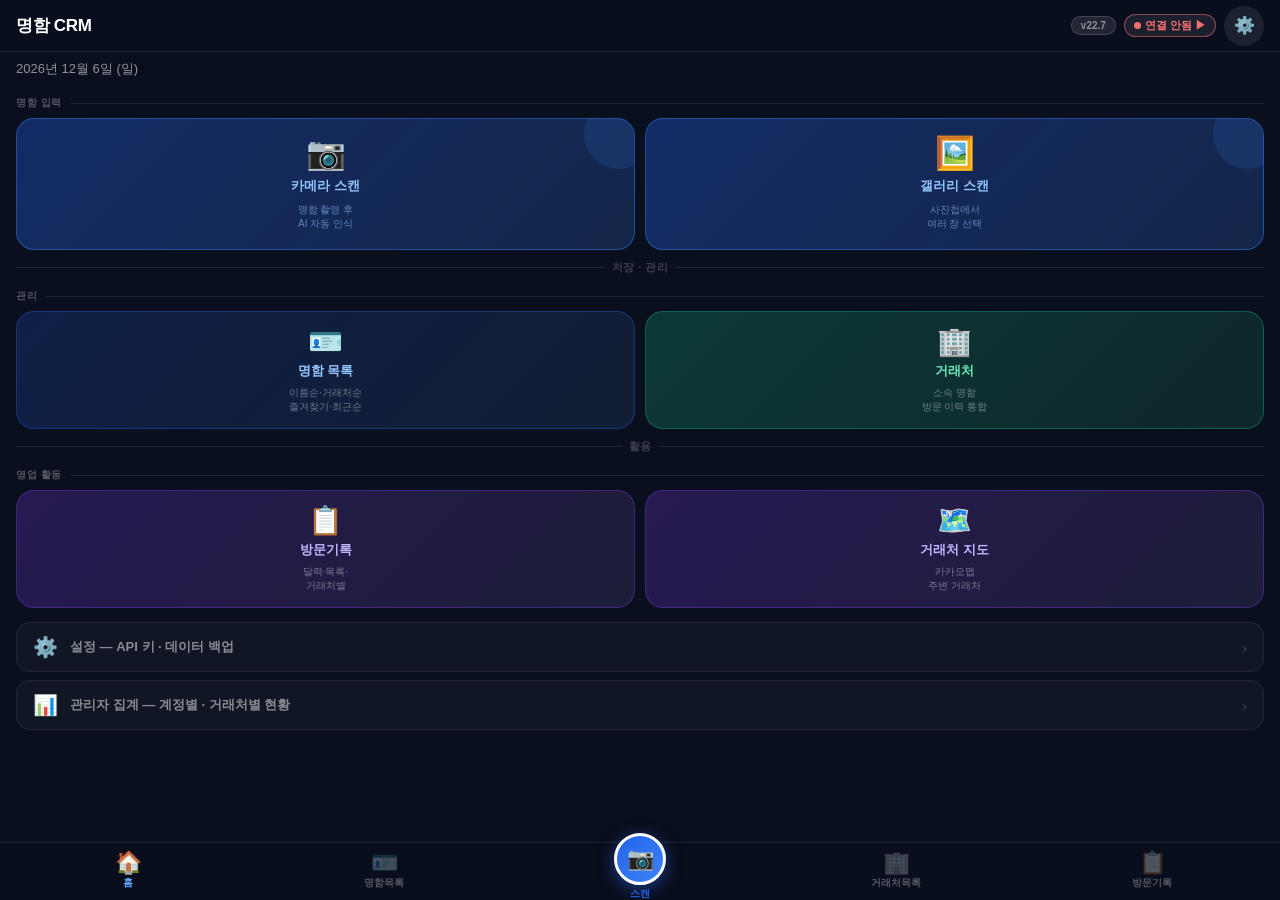
==== index.html @ 73d780ea "v22.7 fix3 - IDB 직렬 저장/읽기 + 실패시 폴백 강화" ====
<!DOCTYPE html>
<html lang="ko">
<head>
<meta charset="UTF-8">
<meta name="viewport" content="width=device-width,initial-scale=1,maximum-scale=1,user-scalable=no">
<title>명함 CRM</title>
<link rel="stylesheet" href="shared.css?v=184">
<style>
/* ── 다크 홈 레이아웃 ── */
.hw-page{position:fixed;inset:0;display:flex;flex-direction:column;background:#0a0f1e;}

/* 헤더 */
.hw-hdr{height:var(--hdr-h);flex-shrink:0;background:rgba(10,15,30,.95);border-bottom:1px solid rgba(255,255,255,.08);display:flex;align-items:center;padding:0 16px;gap:8px;backdrop-filter:blur(12px);}
.hw-hdr-t{font-size:17px;font-weight:800;flex:1;color:#fff;letter-spacing:-.3px;}
.hw-hdr-ic{width:40px;height:40px;border-radius:50%;background:rgba(255,255,255,.08);display:flex;align-items:center;justify-content:center;font-size:17px;cursor:pointer;}

/* 스크롤 영역 */
.hw-scroll{flex:1;overflow-y:auto;-webkit-overflow-scrolling:touch;}

/* 히어로 섹션 */
.hw-hero{padding:18px 16px 14px;position:relative;}
.hw-hero-top{display:flex;align-items:center;justify-content:space-between;margin-bottom:14px;}
.hw-logo{font-size:10px;font-weight:700;color:rgba(255,255,255,.4);letter-spacing:.8px;}
.hw-ver{font-size:10px;font-weight:700;background:rgba(255,255,255,.1);border:1px solid rgba(255,255,255,.15);padding:3px 9px;border-radius:20px;color:rgba(255,255,255,.5);}
.hw-date{font-size:13px;color:rgba(255,255,255,.55);margin-bottom:14px;}

/* 통계 카드 */
.hw-stats{display:grid;grid-template-columns:repeat(3,1fr);gap:6px;}
.hw-stats-lbl{font-size:10px;font-weight:700;color:rgba(255,255,255,.3);letter-spacing:.5px;padding:6px 0 2px;}
.hw-stat{background:rgba(255,255,255,.05);border:1px solid rgba(255,255,255,.1);border-radius:14px;padding:12px 10px;text-align:center;position:relative;overflow:hidden;}
.hw-stat::before{content:'';position:absolute;top:0;left:0;right:0;height:2px;}
.hw-stat.s-card::before{background:linear-gradient(90deg,#3b82f6,#60a5fa);}
.hw-stat.s-co::before{background:linear-gradient(90deg,#10b981,#34d399);}
.hw-stat.s-visit::before{background:linear-gradient(90deg,#f59e0b,#fbbf24);}
.hw-stat-n{font-size:24px;font-weight:800;color:#fff;line-height:1;}
.hw-stat-l{font-size:10px;font-weight:600;color:rgba(255,255,255,.4);margin-top:4px;letter-spacing:.3px;}

/* 오늘 방문 예정 */
.hw-today-wrap{margin:0 16px 4px;}
.hw-today-item{background:rgba(220,38,38,.15);border:1px solid rgba(220,38,38,.4);border-radius:12px;padding:12px 14px;display:flex;align-items:center;gap:10px;cursor:pointer;margin-bottom:6px;}
.hw-today-ic{font-size:18px;}
.hw-today-nm{font-size:14px;font-weight:700;color:#fca5a5;}
.hw-today-sub{font-size:11px;color:rgba(252,165,165,.7);margin-top:1px;}

/* 구조도 영역 */
.hw-map{padding:0 16px 16px;}

/* 구분 레이블 */
.hw-lbl{font-size:10px;font-weight:700;color:rgba(255,255,255,.3);letter-spacing:.6px;margin:14px 0 8px;display:flex;align-items:center;gap:8px;}
.hw-lbl::after{content:'';flex:1;height:1px;background:rgba(255,255,255,.08);}

/* 노드 공통 */
.hw-node{background:rgba(255,255,255,.04);border:1px solid rgba(255,255,255,.1);border-radius:18px;cursor:pointer;transition:all .15s;touch-action:manipulation;position:relative;overflow:hidden;}
.hw-node:active{transform:scale(.97);background:rgba(255,255,255,.08);}
.hw-node::after{content:'';position:absolute;inset:0;border-radius:18px;opacity:0;background:rgba(255,255,255,.06);transition:opacity .15s;}

/* 스캔 — 가로 2열 */
.hw-scan-row{display:grid;grid-template-columns:1fr 1fr;gap:10px;margin-bottom:10px;}
.hw-scan-node{background:linear-gradient(135deg,rgba(37,99,235,.35),rgba(59,130,246,.2));border:1px solid rgba(59,130,246,.45);border-radius:18px;padding:18px 14px;display:flex;flex-direction:column;align-items:center;gap:8px;cursor:pointer;touch-action:manipulation;transition:all .15s;position:relative;overflow:hidden;}
.hw-scan-node:active{transform:scale(.96);}
.hw-scan-node::before{content:'';position:absolute;top:-20px;right:-20px;width:70px;height:70px;background:rgba(59,130,246,.15);border-radius:50%;}
.hw-scan-ic{font-size:32px;line-height:1;}
.hw-scan-t{font-size:13px;font-weight:700;color:#93c5fd;}
.hw-scan-s{font-size:10px;color:rgba(147,197,253,.6);text-align:center;line-height:1.4;}

/* 흐름 화살표 */
.hw-arrow{text-align:center;font-size:11px;font-weight:700;color:rgba(255,255,255,.2);letter-spacing:.5px;margin:4px 0;display:flex;align-items:center;justify-content:center;gap:6px;}
.hw-arrow::before,.hw-arrow::after{content:'';flex:1;height:1px;background:rgba(255,255,255,.08);}

/* 2열 그리드 노드 */
.hw-grid2{display:grid;grid-template-columns:1fr 1fr;gap:10px;margin-bottom:10px;}
.hw-tile{padding:16px 14px 14px;display:flex;flex-direction:column;align-items:center;gap:6px;text-align:center;}
.hw-tile-ic{font-size:28px;line-height:1;}
.hw-tile-t{font-size:13px;font-weight:700;color:#fff;}
.hw-tile-s{font-size:10px;color:rgba(255,255,255,.4);line-height:1.4;}
.hw-tile-badge{position:absolute;top:12px;right:12px;font-size:11px;font-weight:700;padding:2px 8px;border-radius:10px;}

/* 색상 변형 */
.hw-tile-grn{background:linear-gradient(135deg,rgba(16,185,129,.25),rgba(52,211,153,.12));border-color:rgba(16,185,129,.35)!important;}
.hw-tile-grn .hw-tile-t{color:#6ee7b7;}
.hw-tile-grn .hw-tile-badge{background:rgba(16,185,129,.2);color:#34d399;}
.hw-tile-amb{background:linear-gradient(135deg,rgba(245,158,11,.25),rgba(251,191,36,.12));border-color:rgba(245,158,11,.35)!important;}
.hw-tile-amb .hw-tile-t{color:#fcd34d;}
.hw-tile-amb .hw-tile-badge{background:rgba(245,158,11,.2);color:#fbbf24;}
.hw-tile-pur{background:linear-gradient(135deg,rgba(124,58,237,.25),rgba(167,139,250,.12));border-color:rgba(124,58,237,.35)!important;}
.hw-tile-pur .hw-tile-t{color:#c4b5fd;}
.hw-tile-blue{background:linear-gradient(135deg,rgba(37,99,235,.2),rgba(96,165,250,.1));border-color:rgba(37,99,235,.35)!important;}
.hw-tile-blue .hw-tile-t{color:#93c5fd;}
.hw-tile-blue .hw-tile-badge{background:rgba(37,99,235,.2);color:#60a5fa;}

/* 설정 — 작은 행 */
.hw-settings{display:flex;align-items:center;gap:12px;padding:12px 16px;background:rgba(255,255,255,.03);border:1px solid rgba(255,255,255,.07);border-radius:14px;cursor:pointer;touch-action:manipulation;}
.hw-settings:active{background:rgba(255,255,255,.07);}
.hw-settings-ic{font-size:20px;}
.hw-settings-t{font-size:13px;font-weight:600;color:rgba(255,255,255,.5);}
.hw-settings-arr{margin-left:auto;color:rgba(255,255,255,.2);font-size:15px;}

/* 탭바 다크 */
.hw-tabbar{height:var(--tab-h);flex-shrink:0;background:rgba(10,15,30,.98);border-top:1px solid rgba(255,255,255,.08);}
.hw-tabbar .tbi{color:rgba(255,255,255,.3);}
.hw-tabbar .tbi.on{color:#60a5fa;}
.hw-tabbar .scan-fab{background:linear-gradient(135deg,#2563eb,#3b82f6);box-shadow:0 4px 16px rgba(37,99,235,.5);}
</style>
</head>
<body>

<div class="hw-page">
  <!-- 헤더 -->
  <div class="hw-hdr">
    <span class="hw-hdr-t">명함 CRM</span>
    <span class="hw-ver" style="font-size:10px;font-weight:700;background:rgba(255,255,255,.1);border:1px solid rgba(255,255,255,.15);padding:3px 9px;border-radius:20px;color:rgba(255,255,255,.5);">v22.7</span>
    <div id="drive-badge" onclick="_driveDotTap()" style="cursor:pointer;display:flex;align-items:center;gap:4px;padding:3px 9px;border-radius:20px;font-size:11px;font-weight:700;background:rgba(255,255,255,.08);border:1px solid rgba(255,255,255,.15);color:rgba(255,255,255,.5);">
      <span id="drive-badge-dot" style="width:7px;height:7px;border-radius:50%;background:#64748b;flex-shrink:0;"></span>
      <span id="drive-badge-txt">Drive</span>
    </div>
    <div class="hw-hdr-ic" onclick="location.href='settings.html'">⚙️</div>
  </div>

  <div class="hw-scroll">

    <!-- 히어로: 날짜 -->
    <div class="hw-hero" style="padding:8px 16px 4px;">
      <div class="hw-date" id="today-date" style="margin-bottom:0;"></div>
    </div>

    <!-- 오늘 방문 예정 -->
    <div id="today-visits-wrap" style="display:none;">
      <div class="hw-today-wrap" id="today-visits"></div>
    </div>

    <!-- 구조도 맵 -->
    <div class="hw-map">

      <!-- ① 명함 입력 -->
      <div class="hw-lbl">명함 입력</div>
      <div class="hw-scan-row">
        <label class="hw-scan-node" for="inp-cam">
          <div class="hw-scan-ic">📷</div>
          <div class="hw-scan-t">카메라 스캔</div>
          <div class="hw-scan-s">명함 촬영 후<br>AI 자동 인식</div>
        </label>
        <label class="hw-scan-node" for="inp-gal">
          <div class="hw-scan-ic">🖼️</div>
          <div class="hw-scan-t">갤러리 스캔</div>
          <div class="hw-scan-s">사진첩에서<br>여러 장 선택</div>
        </label>
      </div>

      <!-- ↓ 화살표 -->
      <div class="hw-arrow">저장 · 관리</div>

      <!-- ② 명함 & 거래처 -->
      <div class="hw-lbl">관리</div>
      <div class="hw-grid2">
        <div class="hw-node hw-tile hw-tile-blue" onclick="location.href='cards.html'">
          <div class="hw-tile-ic">🪪</div>
          <div class="hw-tile-t">명함 목록</div>
          <div class="hw-tile-s">이름순·거래처순<br>즐겨찾기·최근순</div>
        </div>
        <div class="hw-node hw-tile hw-tile-grn" onclick="location.href='cos.html'">
          <div class="hw-tile-ic">🏢</div>
          <div class="hw-tile-t">거래처</div>
          <div class="hw-tile-s">소속 명함<br>방문 이력 통합</div>
        </div>
      </div>

      <!-- ↓ 화살표 -->
      <div class="hw-arrow">활용</div>

      <!-- ③ 방문기록 & 지도 -->
      <div class="hw-lbl">영업 활동</div>
      <div class="hw-grid2">
        <div class="hw-node hw-tile hw-tile-pur" onclick="location.href='visits.html'">
          <div class="hw-tile-ic">📋</div>
          <div class="hw-tile-t">방문기록</div>
          <div class="hw-tile-s">달력·목록·<br>거래처별</div>
        </div>
        <div class="hw-node hw-tile hw-tile-pur" onclick="location.href='map.html'">
          <div class="hw-tile-ic">🗺️</div>
          <div class="hw-tile-t">거래처 지도</div>
          <div class="hw-tile-s">카카오맵<br>주변 거래처</div>
        </div>
      </div>

      <!-- 설정 / 관리자 -->
      <div style="margin-top:14px;display:flex;flex-direction:column;gap:8px;">
        <div class="hw-settings" onclick="location.href='settings.html'">
          <span class="hw-settings-ic">⚙️</span>
          <span class="hw-settings-t">설정 — API 키 · 데이터 백업</span>
          <span class="hw-settings-arr">›</span>
        </div>
        <div class="hw-settings" onclick="location.href='admin.html'">
          <span class="hw-settings-ic">📊</span>
          <span class="hw-settings-t">관리자 집계 — 계정별 · 거래처별 현황</span>
          <span class="hw-settings-arr">›</span>
        </div>
      </div>

    </div><!-- /hw-map -->
  </div><!-- /hw-scroll -->

  <!-- 탭바 -->
  <nav class="tabbar hw-tabbar" id="tabbar"></nav>
</div>

<input type="file" id="inp-cam" accept="image/*" capture="environment" style="position:fixed;top:-200px;left:-200px;width:1px;height:1px;opacity:0;">
<input type="file" id="inp-gal" accept="image/*" multiple style="position:fixed;top:-200px;left:-200px;width:1px;height:1px;opacity:0;">
<script src="data.js?v=184"></script>
<script src="nav.js?v=184"></script>
<script>
(function(){
  function fileToDataUrl(file){
    return new Promise(resolve=>{
      const r=new FileReader();
      r.onload=ev=>{
        const img=new Image();
        img.onload=()=>{
          const maxW=1600,scale=Math.min(1,maxW/Math.max(img.width,img.height));
          const c=document.createElement('canvas');
          c.width=Math.round(img.width*scale);c.height=Math.round(img.height*scale);
          c.getContext('2d').drawImage(img,0,0,c.width,c.height);
          resolve(c.toDataURL('image/jpeg',0.9));
        };
        img.src=ev.target.result;
      };
      r.readAsDataURL(file);
    });
  }
  document.getElementById('inp-cam').onchange=function(e){
    const f=e.target.files[0];if(!f)return;e.target.value='';
    fileToDataUrl(f).then(data=>{
      sessionStorage.removeItem('scan_queue');
      sessionStorage.setItem('scan_data',data);
      sessionStorage.setItem('scan_back','cards.html');
      location.href='scan.html';
    });
  };
  document.getElementById('inp-gal').onchange=function(e){
    const files=[...e.target.files];if(!files.length)return;e.target.value='';
    Promise.all(files.map(fileToDataUrl)).then(async urls=>{
      sessionStorage.setItem('scan_back', 'cards.html');
      if(urls.length > 1){
        try{
          for(let i=0;i<urls.length;i++) await ImgDB.set('_rev_'+i, urls[i]);
          sessionStorage.setItem('scan_rev_total', String(urls.length));
          location.href='scan.html?review';
        } catch(err){
          /* IDB 실패 시 기존 방식으로 폴백 */
          console.error('IDB 저장 실패:', err);
          sessionStorage.setItem('scan_data', urls[0]);
          sessionStorage.setItem('scan_idx', '1');
          sessionStorage.setItem('scan_total', String(urls.length));
          await Promise.all(urls.slice(1).map((url,i)=>ImgDB.set('_sq_'+i, url).catch(()=>{})));
          sessionStorage.setItem('scan_queue_idb', String(urls.length-1));
          location.href='scan.html';
        }
      } else {
        sessionStorage.setItem('scan_data', urls[0]);
        sessionStorage.setItem('scan_idx',  '1');
        sessionStorage.setItem('scan_total', '1');
        sessionStorage.removeItem('scan_queue');
        sessionStorage.removeItem('scan_queue_idb');
        location.href='scan.html';
      }
    }).catch(e=>{ console.error('갤러리 처리 오류:',e); location.href='scan.html'; });
  };
})();

function load(){
  const cards=DB.getCards(),cos=DB.getCos(),visits=DB.getVisits();
  const now=new Date();
  const days=['일','월','화','수','목','금','토'];
  document.getElementById('today-date').textContent=
    `${now.getFullYear()}년 ${now.getMonth()+1}월 ${now.getDate()}일 (${days[now.getDay()]})`;
}

function loadTodayVisits(){
  const today=new Date().toISOString().split('T')[0];
  const visits=DB.getVisits().filter(v=>v.next===today);
  const wrap=document.getElementById('today-visits-wrap');
  const el=document.getElementById('today-visits');
  if(!visits.length){wrap.style.display='none';return;}
  wrap.style.display='block';
  el.innerHTML=visits.map(v=>`
    <div class="hw-today-item" onclick="location.href='visits.html'">
      <span class="hw-today-ic">📅</span>
      <div><div class="hw-today-nm">${v.co}</div><div class="hw-today-sub">${v.tp} · 오늘 방문 예정</div></div>
    </div>`).join('');
}

renderTabBar('home');
load();
loadTodayVisits();

/* Drive 배지 업데이트 */
function _updateDriveBadge(state){
  const dot = document.getElementById('drive-badge-dot');
  const txt = document.getElementById('drive-badge-txt');
  const badge = document.getElementById('drive-badge');
  if(!dot||!txt) return;
  if(state==='ok'){
    dot.style.background='#4ade80';
    const last = localStorage.getItem('crm_gdrive_lastsync');
    const ago  = last ? _syncAgo(last) : '';
    txt.textContent = '연결됨' + (ago?' · '+ago:'');
    badge.style.color='rgba(255,255,255,.85)';
    badge.style.borderColor='rgba(74,222,128,.4)';
  } else if(state==='expired'){
    dot.style.background='#fb923c';
    txt.textContent='재연결 필요 ▶';
    badge.style.color='#fb923c';
    badge.style.borderColor='rgba(251,146,60,.5)';
  } else {
    dot.style.background='#f87171';
    txt.textContent='연결 안됨 ▶';
    badge.style.color='#f87171';
    badge.style.borderColor='rgba(248,113,113,.5)';
  }
}
function _syncAgo(iso){
  const s = Math.floor((Date.now()-new Date(iso))/1000);
  if(s<60) return '방금';
  if(s<3600) return Math.floor(s/60)+'분 전';
  if(s<86400) return Math.floor(s/3600)+'시간 전';
  return Math.floor(s/86400)+'일 전';
}

async function _driveConnect(){
  DriveDB.syncDown().then(ok=>{ if(ok){ load(); loadTodayVisits(); } });
  SharedDriveDB.load().then(()=>{ load(); });
  _ensureSettingsUploaded();
  _updateDriveBadge('ok');
}

(function(){
  if(GoogleAuth.isLoggedIn()){
    _driveConnect();
  } else if(localStorage.getItem('crm_gemail')){
    _updateDriveBadge('expired');
    GoogleAuth.silentLogin().then(ok=>{
      if(ok && GoogleAuth.isLoggedIn()) _driveConnect();
      else _updateDriveBadge('expired');
    });
  } else {
    _updateDriveBadge('disconnected');
  }
})();

function _driveDotTap(){
  if(GoogleAuth.isLoggedIn()){
    toast('동기화 중...');
    DriveDB.syncDown().then(ok=>{ if(ok){ load(); loadTodayVisits(); } });
    SharedDriveDB.load().then(()=>{ load(); toast('Drive 동기화 완료 ✓'); });
    _updateDriveBadge('ok');
  } else {
    GoogleAuth.login(()=>{
      _driveConnect();
      toast('Drive 연결됐습니다 ✓');
    });
  }
}

// 뒤로가기·탭 전환으로 돌아올 때도 통계 갱신
window.addEventListener('pageshow', e => { if(e.persisted){ load(); loadTodayVisits(); } });
document.addEventListener('visibilitychange', () => { if(!document.hidden){ load(); loadTodayVisits(); } });
</script>
</body>
</html>
---- shared.css ----
:root {
  --bg:     #f2f4f7;
  --card:   #ffffff;
  --card2:  #f8f9fb;
  --bdr:    #e4e8ed;
  --bdr2:   #edf0f4;
  --blue:   #2563eb;
  --blue-dk:#1d4ed8;
  --blue-lt:rgba(37,99,235,.1);
  --grn:    #16a34a;
  --grn-lt: rgba(22,163,74,.1);
  --amb:    #d97706;
  --amb-lt: rgba(217,119,6,.1);
  --red:    #dc2626;
  --red-lt: rgba(220,38,38,.1);
  --pur:    #7c3aed;
  --pur-lt: rgba(124,58,237,.1);
  --t1:     #111827;
  --t2:     #6b7280;
  --t3:     #9ca3af;
  --tab-h:  58px;
  --hdr-h:  52px;
}
*,*::before,*::after{margin:0;padding:0;box-sizing:border-box;-webkit-tap-highlight-color:transparent;}
html,body{height:100%;background:var(--bg);color:var(--t1);font-family:-apple-system,'Apple SD Gothic Neo','Noto Sans KR',sans-serif;overflow:hidden;}

/* PAGE */
.page{position:fixed;inset:0;display:flex;flex-direction:column;background:var(--bg);animation:fadeIn .18s ease;}
@keyframes fadeIn{from{opacity:0}to{opacity:1}}

/* HEADER */
.hdr{height:var(--hdr-h);flex-shrink:0;background:var(--card);border-bottom:1px solid var(--bdr);display:flex;align-items:center;padding:0 14px;gap:8px;}
.hdr-t{font-size:17px;font-weight:700;flex:1;}
.hdr-back{width:44px;height:44px;border-radius:50%;background:var(--bg);border:none;display:flex;align-items:center;justify-content:center;font-size:18px;cursor:pointer;flex-shrink:0;touch-action:manipulation;}
.hdr-btn{min-height:36px;padding:0 16px;border-radius:9px;background:var(--blue);border:none;color:#fff;font-size:13px;font-weight:700;cursor:pointer;touch-action:manipulation;}
.hdr-icon{width:44px;height:44px;border-radius:50%;background:none;border:none;display:flex;align-items:center;justify-content:center;font-size:18px;cursor:pointer;touch-action:manipulation;}

/* BODY */
.body{flex:1;overflow-y:auto;-webkit-overflow-scrolling:touch;}
.bp{padding:14px;display:flex;flex-direction:column;gap:9px;}

/* SEARCH */
.srch-wrap{padding:10px 14px;background:var(--card);border-bottom:1px solid var(--bdr);}
.srch{width:100%;background:var(--bg);border:1.5px solid var(--bdr);border-radius:10px;padding:9px 13px;font-size:14px;color:var(--t1);outline:none;}
.srch:focus{border-color:var(--blue);}
.srch::placeholder{color:var(--t3);}

/* SEG CONTROL (선택버튼) */
.segtabs{display:flex;background:var(--bg);padding:8px 14px;gap:7px;border-bottom:1px solid var(--bdr);}
.segtab{flex:1;padding:8px 0;text-align:center;font-size:13px;font-weight:600;color:var(--t2);background:var(--card);border:1.5px solid var(--bdr);border-radius:9px;cursor:pointer;transition:all .15s;}
.segtab.on{background:var(--blue);color:#fff;border-color:var(--blue);}

/* PILLS */
.pills{display:flex;gap:7px;padding:9px 14px;overflow-x:auto;scrollbar-width:none;flex-shrink:0;background:var(--card);border-bottom:1px solid var(--bdr);}
.pills::-webkit-scrollbar{display:none;}
.pill{flex-shrink:0;padding:5px 13px;border-radius:20px;font-size:12px;font-weight:600;background:var(--bg);border:1.5px solid var(--bdr);color:var(--t2);}

/* LIST ITEM */
.li{background:var(--card);border:1.5px solid var(--bdr);border-radius:12px;padding:13px;display:flex;align-items:center;gap:11px;cursor:pointer;transition:background .12s;touch-action:manipulation;}
.li:active{background:var(--card2);}
.av{width:42px;height:42px;border-radius:11px;flex-shrink:0;display:flex;align-items:center;justify-content:center;font-size:18px;font-weight:700;}
.li-info{flex:1;min-width:0;}
.li-name{font-size:15px;font-weight:700;white-space:nowrap;overflow:hidden;text-overflow:ellipsis;}
.li-sub{font-size:12px;color:var(--t2);margin-top:2px;white-space:nowrap;overflow:hidden;text-overflow:ellipsis;}
.li-r{display:flex;flex-direction:column;align-items:flex-end;gap:5px;flex-shrink:0;}
.chev{color:var(--t3);font-size:16px;}

/* BADGE */
.bx{display:inline-block;padding:3px 9px;border-radius:20px;font-size:11px;font-weight:700;}
.b-bl{background:var(--blue-lt);color:var(--blue);}
.b-gn{background:var(--grn-lt);color:var(--grn);}
.b-am{background:var(--amb-lt);color:var(--amb);}
.b-rd{background:var(--red-lt);color:var(--red);}
.b-pu{background:var(--pur-lt);color:var(--pur);}

/* TAB BAR */
.tabbar{height:var(--tab-h);flex-shrink:0;background:var(--card);border-top:1.5px solid var(--bdr);display:flex;align-items:flex-start;padding-top:4px;}
.tbi{flex:1;display:flex;flex-direction:column;align-items:center;gap:2px;padding:5px 0;cursor:pointer;color:var(--t3);transition:color .12s;}
.tbi.on{color:var(--blue);}
.tbi .ic{font-size:22px;line-height:1;}
.tbi .lb{font-size:10px;font-weight:600;}
.tb-scan{flex:1;display:flex;flex-direction:column;align-items:center;cursor:pointer;margin-top:-14px;}
.scan-fab{width:52px;height:52px;border-radius:50%;background:var(--blue);border:3px solid var(--card);display:flex;align-items:center;justify-content:center;font-size:22px;box-shadow:0 4px 16px rgba(37,99,235,.3);}
.tb-scan .lb{font-size:10px;font-weight:600;color:var(--blue);margin-top:2px;}

/* MODAL */
.moverlay{position:fixed;inset:0;background:rgba(0,0,0,.4);z-index:200;display:none;align-items:flex-end;}
.moverlay.show{display:flex;}
.msheet{width:100%;background:var(--card);border-radius:20px 20px 0 0;padding:16px 20px 32px;max-height:80vh;overflow-y:auto;transform:translateY(100%);transition:transform .25s cubic-bezier(.4,0,.2,1);}
.moverlay.show .msheet{transform:translateY(0);}
.m-handle{width:40px;height:4px;background:var(--bdr);border-radius:2px;margin:0 auto 16px;}
.m-title{font-size:16px;font-weight:700;margin-bottom:16px;}
.m-body{display:flex;flex-direction:column;gap:12px;}
.flb{font-size:12px;font-weight:600;color:var(--t2);margin-bottom:5px;}
.finp{width:100%;padding:11px 13px;border-radius:10px;background:var(--bg);border:1.5px solid var(--bdr);font-size:14px;color:var(--t1);outline:none;}
.finp:focus{border-color:var(--blue);}
.m-btn{width:100%;padding:14px;border-radius:12px;font-size:15px;font-weight:700;background:var(--blue);border:none;color:#fff;cursor:pointer;margin-top:4px;}

/* TOAST */
.toast{position:fixed;bottom:76px;left:50%;transform:translateX(-50%) translateY(6px);background:rgba(17,24,39,.88);color:#fff;padding:10px 20px;border-radius:20px;font-size:13px;font-weight:600;white-space:nowrap;z-index:999;opacity:0;transition:all .22s;pointer-events:none;}
.toast.show{opacity:1;transform:translateX(-50%) translateY(0);}

/* EMPTY */
.empty{display:flex;flex-direction:column;align-items:center;justify-content:center;padding:64px 18px;gap:10px;}
.empty-ic{font-size:48px;}
.empty-t{font-size:15px;font-weight:700;}
.empty-s{font-size:13px;color:var(--t2);text-align:center;}

/* GROUP LABEL */
.group-lbl{font-size:11px;font-weight:700;color:var(--t3);padding:4px 2px 6px;letter-spacing:.4px;}

/* DETAIL */
.det-hero{background:var(--card);padding:20px;display:flex;align-items:center;gap:16px;border-bottom:1px solid var(--bdr);}
.det-av{width:64px;height:64px;border-radius:16px;display:flex;align-items:center;justify-content:center;font-size:26px;font-weight:800;flex-shrink:0;}
.det-nm{font-size:20px;font-weight:800;}
.det-tl{font-size:13px;color:var(--t2);margin-top:3px;}
.det-co{font-size:14px;font-weight:600;color:var(--blue);margin-top:4px;cursor:pointer;}
.info-sec{background:var(--card);margin-top:8px;border-top:1px solid var(--bdr);border-bottom:1px solid var(--bdr);}
.info-item{display:flex;align-items:center;padding:14px 16px;gap:12px;border-bottom:1px solid var(--bdr2);}
.info-item:last-child{border-bottom:none;}
.info-ic{font-size:18px;flex-shrink:0;width:28px;text-align:center;}
.info-body{flex:1;}
.info-lbl{font-size:11px;color:var(--t3);margin-bottom:2px;}
.info-val{font-size:14px;color:var(--t1);}
.info-action{font-size:12px;font-weight:700;color:var(--blue);cursor:pointer;flex-shrink:0;}
.action-btn{display:block;width:calc(100% - 28px);margin:16px 14px;padding:14px;border-radius:12px;background:var(--blue-lt);border:1.5px solid var(--blue);color:var(--blue);font-size:15px;font-weight:700;cursor:pointer;text-align:center;}
.sec-hdr{display:flex;align-items:center;justify-content:space-between;padding:14px 16px 8px;}
.sec-hdr h3{font-size:14px;font-weight:700;}
.sec-hdr a{font-size:12px;color:var(--blue);font-weight:600;cursor:pointer;}
.orig-wrap{background:var(--card);margin-top:8px;border-top:1px solid var(--bdr);border-bottom:1px solid var(--bdr);padding:16px;}
.orig-hdr{font-size:13px;font-weight:700;margin-bottom:8px;}
.orig-ph{font-size:13px;color:var(--t3);padding:24px;text-align:center;background:var(--bg);border-radius:8px;}

/* TIMELINE */
.tl{padding:0 14px;}
.tl-item{display:flex;gap:12px;padding:12px 0;border-bottom:1px solid var(--bdr2);}
.tl-item:last-child{border-bottom:none;}
.tl-dot{width:32px;height:32px;border-radius:50%;background:var(--blue-lt);display:flex;align-items:center;justify-content:center;font-size:14px;flex-shrink:0;margin-top:2px;}
.tl-body{flex:1;}
.tl-tp{font-size:13px;font-weight:700;}
.tl-dt{font-size:11px;color:var(--t3);margin-top:2px;}
.tl-memo{font-size:13px;color:var(--t2);margin-top:4px;line-height:1.5;}
.tl-next{font-size:11px;color:var(--blue);margin-top:4px;font-weight:600;}

/* SETTINGS */
.set-grp{background:var(--card);border-top:1px solid var(--bdr);border-bottom:1px solid var(--bdr);margin-bottom:8px;}
.set-lbl{font-size:11px;font-weight:700;color:var(--t3);padding:12px 16px 6px;letter-spacing:.4px;}
.set-item{display:flex;align-items:center;padding:14px 16px;gap:12px;border-bottom:1px solid var(--bdr2);cursor:pointer;}
.set-item:last-child{border-bottom:none;}
.set-ic{font-size:20px;width:28px;text-align:center;}
.set-txt{flex:1;}
.set-t{font-size:14px;font-weight:600;}
.set-s{font-size:12px;color:var(--t2);margin-top:2px;}
.set-arrow{color:var(--t3);font-size:15px;}

/* OVERLAY (오른쪽에서 슬라이드) — 탭바 위까지만 */
.overlay{position:fixed;top:0;left:0;right:0;bottom:var(--tab-h);z-index:100;background:var(--bg);display:flex;flex-direction:column;transform:translateX(100%);transition:transform .28s cubic-bezier(.4,0,.2,1);pointer-events:none;}
.overlay.show{transform:translateX(0);pointer-events:auto;}
.overlay-body{flex:1;overflow-y:auto;-webkit-overflow-scrolling:touch;}

/* LOADING */
.ld{display:none;position:fixed;inset:0;background:rgba(255,255,255,.8);z-index:300;align-items:center;justify-content:center;flex-direction:column;gap:14px;}
.ld.show{display:flex;}
.spinner{width:44px;height:44px;border:4px solid var(--bdr);border-top-color:var(--blue);border-radius:50%;animation:spin 1s linear infinite;}
@keyframes spin{to{transform:rotate(360deg)}}
.ld p{font-size:14px;color:var(--t2);font-weight:600;}
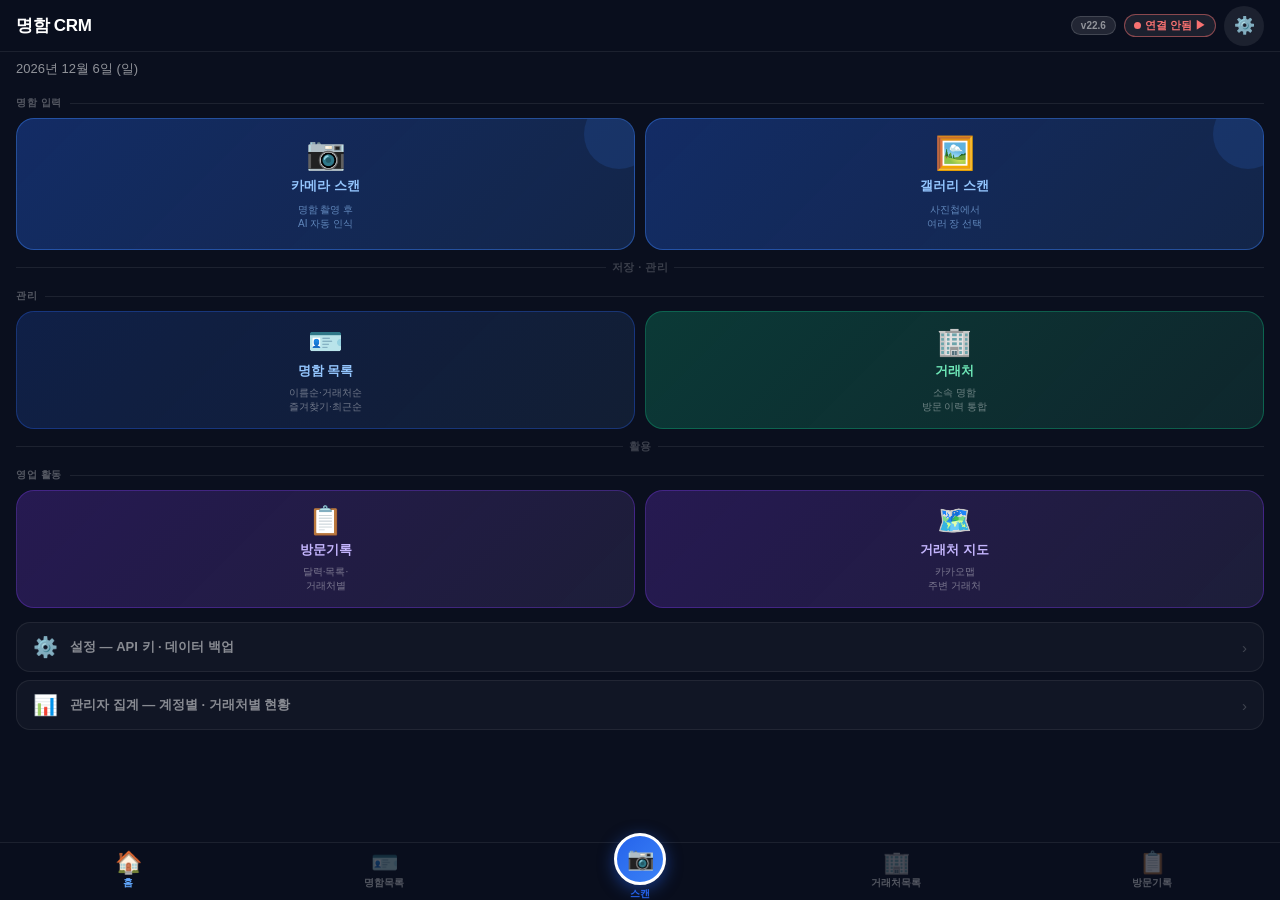
==== commit 6e5fd073: "v22.6 복원 - 갤러리 검토화면 제거" ====
--- a/index.html
+++ b/index.html
@@ -108,7 +108,7 @@
   <!-- 헤더 -->
   <div class="hw-hdr">
     <span class="hw-hdr-t">명함 CRM</span>
-    <span class="hw-ver" style="font-size:10px;font-weight:700;background:rgba(255,255,255,.1);border:1px solid rgba(255,255,255,.15);padding:3px 9px;border-radius:20px;color:rgba(255,255,255,.5);">v22.7</span>
+    <span class="hw-ver" style="font-size:10px;font-weight:700;background:rgba(255,255,255,.1);border:1px solid rgba(255,255,255,.15);padding:3px 9px;border-radius:20px;color:rgba(255,255,255,.5);">v22.6</span>
     <div id="drive-badge" onclick="_driveDotTap()" style="cursor:pointer;display:flex;align-items:center;gap:4px;padding:3px 9px;border-radius:20px;font-size:11px;font-weight:700;background:rgba(255,255,255,.08);border:1px solid rgba(255,255,255,.15);color:rgba(255,255,255,.5);">
       <span id="drive-badge-dot" style="width:7px;height:7px;border-radius:50%;background:#64748b;flex-shrink:0;"></span>
       <span id="drive-badge-txt">Drive</span>
@@ -238,31 +238,20 @@
   document.getElementById('inp-gal').onchange=function(e){
     const files=[...e.target.files];if(!files.length)return;e.target.value='';
     Promise.all(files.map(fileToDataUrl)).then(async urls=>{
+      sessionStorage.setItem('scan_data', urls[0]);
       sessionStorage.setItem('scan_back', 'cards.html');
+      sessionStorage.setItem('scan_idx',  '1');
+      sessionStorage.setItem('scan_total', String(urls.length));
+      sessionStorage.removeItem('scan_queue');
+      /* 나머지 이미지는 IndexedDB에 저장 — sessionStorage 5MB 한도 우회 */
       if(urls.length > 1){
-        try{
-          for(let i=0;i<urls.length;i++) await ImgDB.set('_rev_'+i, urls[i]);
-          sessionStorage.setItem('scan_rev_total', String(urls.length));
-          location.href='scan.html?review';
-        } catch(err){
-          /* IDB 실패 시 기존 방식으로 폴백 */
-          console.error('IDB 저장 실패:', err);
-          sessionStorage.setItem('scan_data', urls[0]);
-          sessionStorage.setItem('scan_idx', '1');
-          sessionStorage.setItem('scan_total', String(urls.length));
-          await Promise.all(urls.slice(1).map((url,i)=>ImgDB.set('_sq_'+i, url).catch(()=>{})));
-          sessionStorage.setItem('scan_queue_idb', String(urls.length-1));
-          location.href='scan.html';
-        }
+        await Promise.all(urls.slice(1).map((url,i)=>ImgDB.set('_sq_'+i, url)));
+        sessionStorage.setItem('scan_queue_idb', String(urls.length-1));
       } else {
-        sessionStorage.setItem('scan_data', urls[0]);
-        sessionStorage.setItem('scan_idx',  '1');
-        sessionStorage.setItem('scan_total', '1');
-        sessionStorage.removeItem('scan_queue');
         sessionStorage.removeItem('scan_queue_idb');
-        location.href='scan.html';
       }
-    }).catch(e=>{ console.error('갤러리 처리 오류:',e); location.href='scan.html'; });
+      location.href='scan.html';
+    }).catch(()=>{ location.href='scan.html'; });
   };
 })();
 
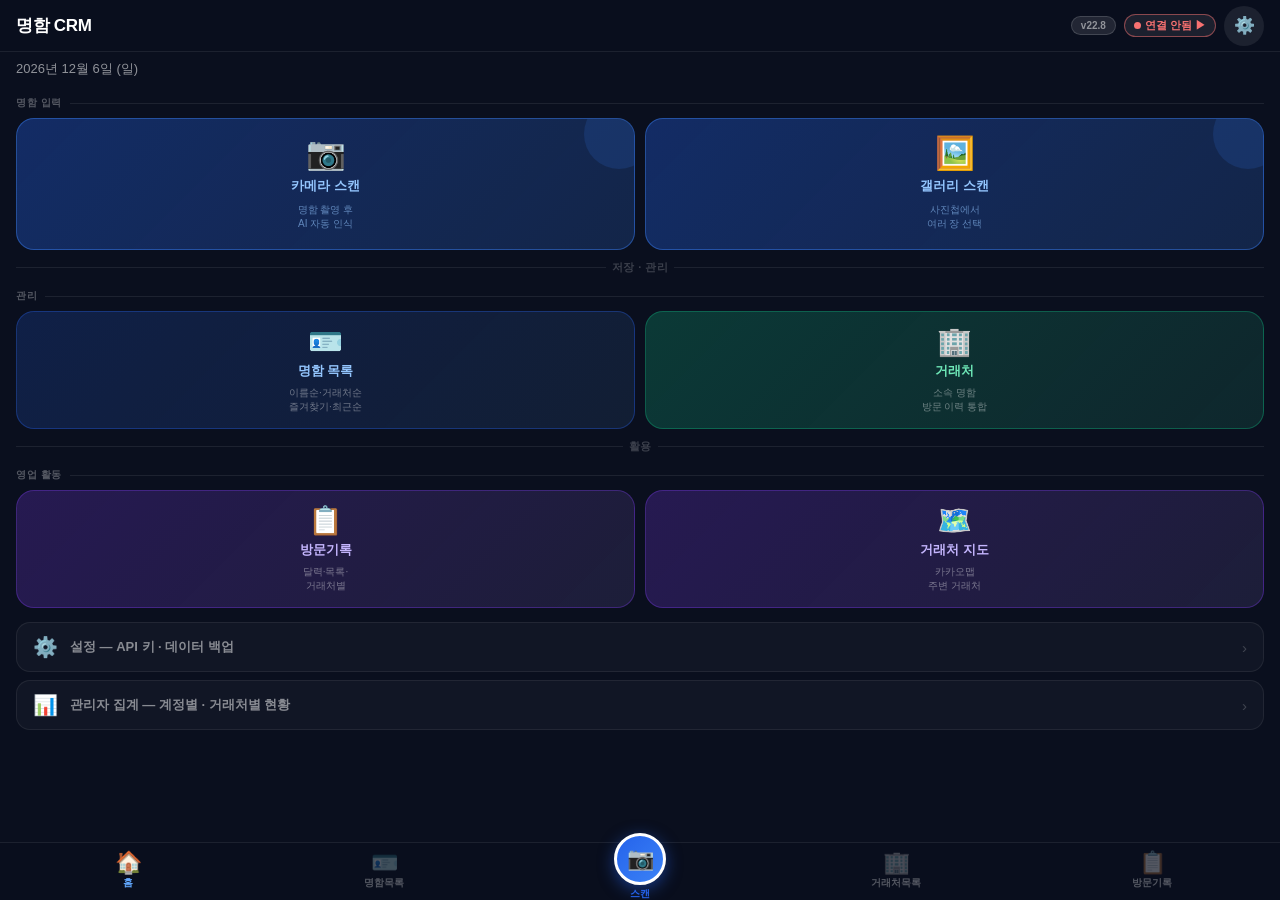
==== commit e75c7232: "v22.8 - 지도 주변찾기 시/도 텍스트 필터 1단계 후 geocode API 최소화" ====
--- a/index.html
+++ b/index.html
@@ -108,7 +108,7 @@
   <!-- 헤더 -->
   <div class="hw-hdr">
     <span class="hw-hdr-t">명함 CRM</span>
-    <span class="hw-ver" style="font-size:10px;font-weight:700;background:rgba(255,255,255,.1);border:1px solid rgba(255,255,255,.15);padding:3px 9px;border-radius:20px;color:rgba(255,255,255,.5);">v22.6</span>
+    <span class="hw-ver" style="font-size:10px;font-weight:700;background:rgba(255,255,255,.1);border:1px solid rgba(255,255,255,.15);padding:3px 9px;border-radius:20px;color:rgba(255,255,255,.5);">v22.8</span>
     <div id="drive-badge" onclick="_driveDotTap()" style="cursor:pointer;display:flex;align-items:center;gap:4px;padding:3px 9px;border-radius:20px;font-size:11px;font-weight:700;background:rgba(255,255,255,.08);border:1px solid rgba(255,255,255,.15);color:rgba(255,255,255,.5);">
       <span id="drive-badge-dot" style="width:7px;height:7px;border-radius:50%;background:#64748b;flex-shrink:0;"></span>
       <span id="drive-badge-txt">Drive</span>
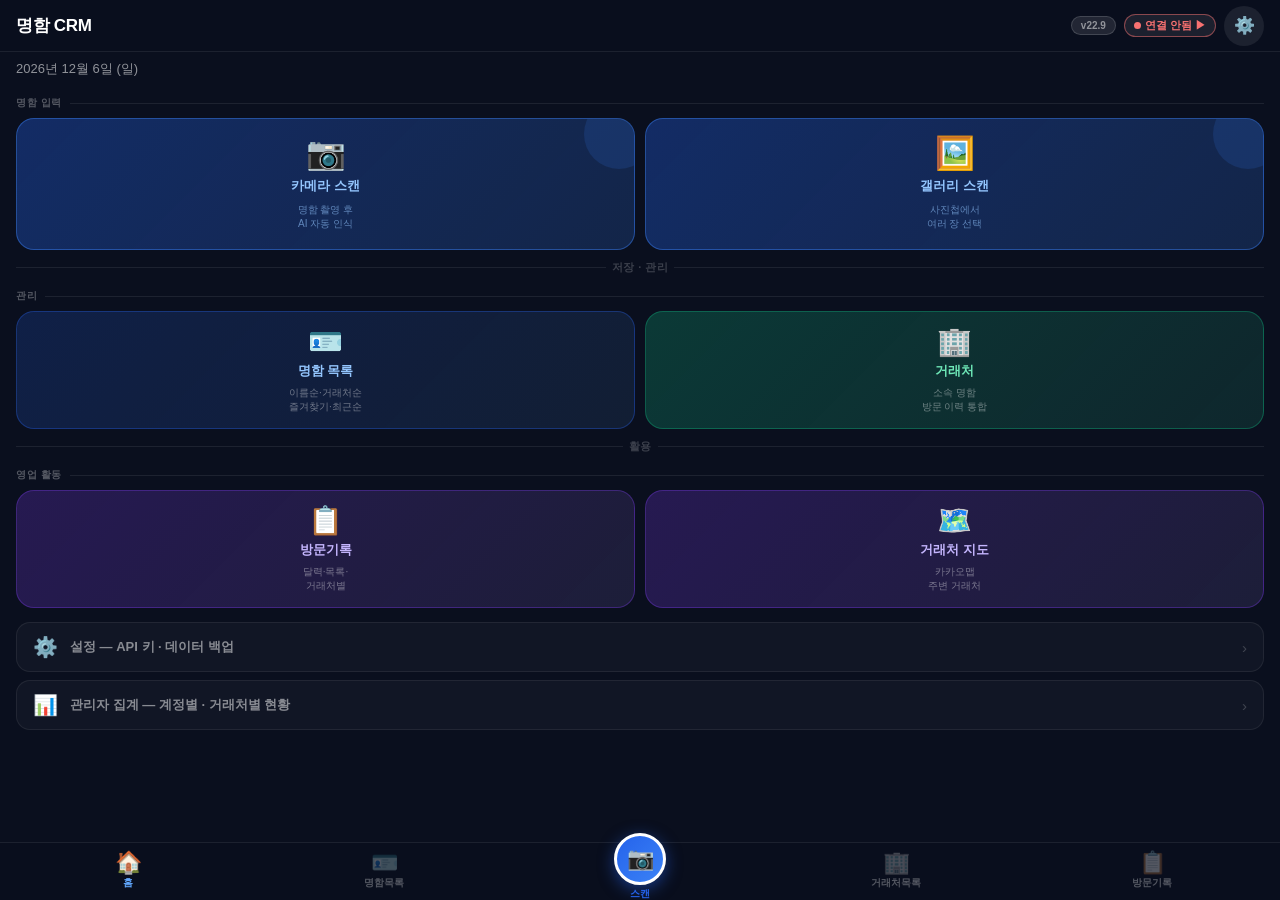
==== commit 960291ef: "v22.9 - geocode 행정동→법정동 자동변환(_toLegalDong) 추가" ====
--- a/index.html
+++ b/index.html
@@ -108,7 +108,7 @@
   <!-- 헤더 -->
   <div class="hw-hdr">
     <span class="hw-hdr-t">명함 CRM</span>
-    <span class="hw-ver" style="font-size:10px;font-weight:700;background:rgba(255,255,255,.1);border:1px solid rgba(255,255,255,.15);padding:3px 9px;border-radius:20px;color:rgba(255,255,255,.5);">v22.8</span>
+    <span class="hw-ver" style="font-size:10px;font-weight:700;background:rgba(255,255,255,.1);border:1px solid rgba(255,255,255,.15);padding:3px 9px;border-radius:20px;color:rgba(255,255,255,.5);">v22.9</span>
     <div id="drive-badge" onclick="_driveDotTap()" style="cursor:pointer;display:flex;align-items:center;gap:4px;padding:3px 9px;border-radius:20px;font-size:11px;font-weight:700;background:rgba(255,255,255,.08);border:1px solid rgba(255,255,255,.15);color:rgba(255,255,255,.5);">
       <span id="drive-badge-dot" style="width:7px;height:7px;border-radius:50%;background:#64748b;flex-shrink:0;"></span>
       <span id="drive-badge-txt">Drive</span>
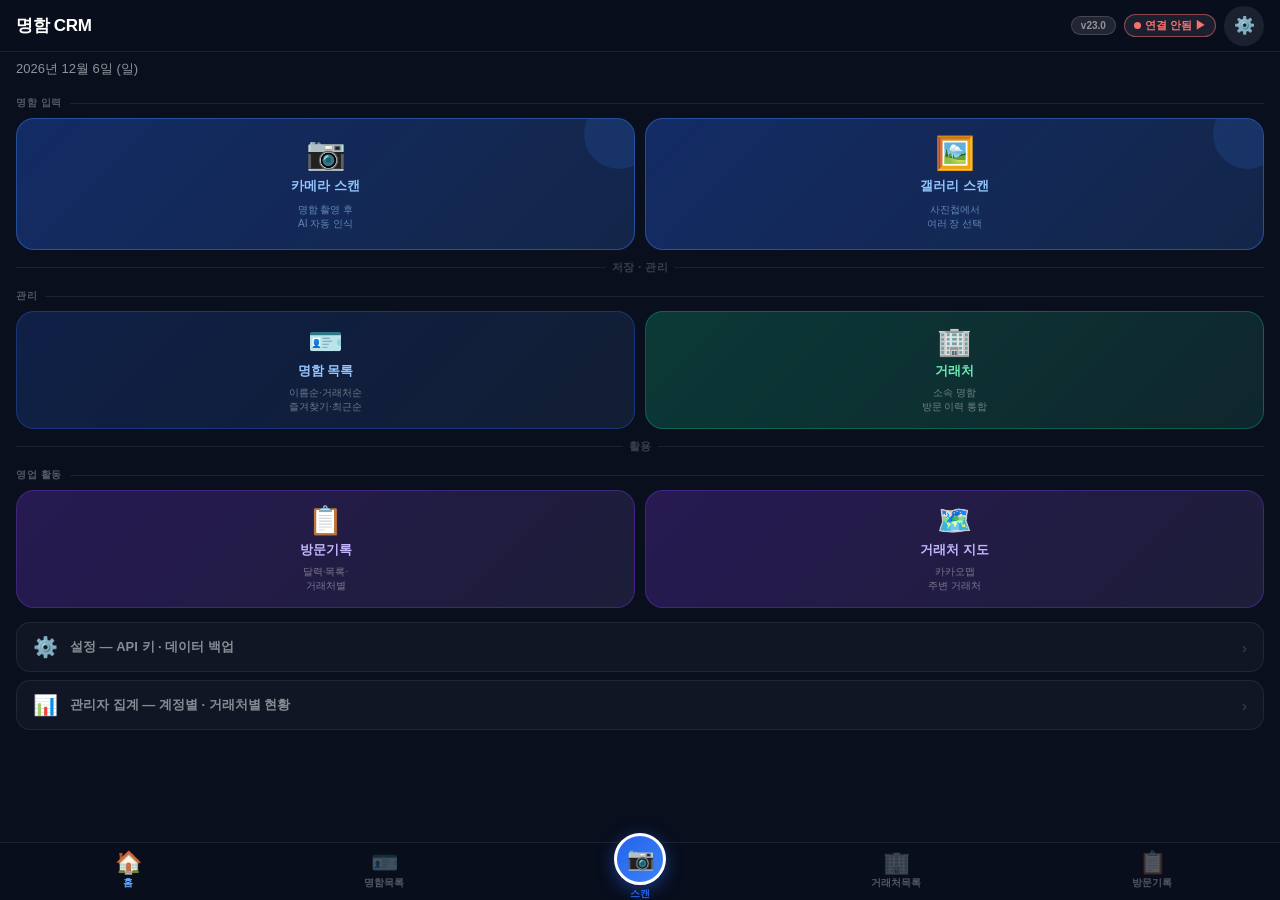
==== commit 4c75e792: "v23.0 - 버전 표시 업데이트" ====
--- a/index.html
+++ b/index.html
@@ -108,7 +108,7 @@
   <!-- 헤더 -->
   <div class="hw-hdr">
     <span class="hw-hdr-t">명함 CRM</span>
-    <span class="hw-ver" style="font-size:10px;font-weight:700;background:rgba(255,255,255,.1);border:1px solid rgba(255,255,255,.15);padding:3px 9px;border-radius:20px;color:rgba(255,255,255,.5);">v22.9</span>
+    <span class="hw-ver" style="font-size:10px;font-weight:700;background:rgba(255,255,255,.1);border:1px solid rgba(255,255,255,.15);padding:3px 9px;border-radius:20px;color:rgba(255,255,255,.5);">v23.0</span>
     <div id="drive-badge" onclick="_driveDotTap()" style="cursor:pointer;display:flex;align-items:center;gap:4px;padding:3px 9px;border-radius:20px;font-size:11px;font-weight:700;background:rgba(255,255,255,.08);border:1px solid rgba(255,255,255,.15);color:rgba(255,255,255,.5);">
       <span id="drive-badge-dot" style="width:7px;height:7px;border-radius:50%;background:#64748b;flex-shrink:0;"></span>
       <span id="drive-badge-txt">Drive</span>
@@ -215,7 +215,7 @@
       r.onload=ev=>{
         const img=new Image();
         img.onload=()=>{
-          const maxW=1600,scale=Math.min(1,maxW/Math.max(img.width,img.height));
+          const maxW=2400,scale=Math.min(1,maxW/Math.max(img.width,img.height));
           const c=document.createElement('canvas');
           c.width=Math.round(img.width*scale);c.height=Math.round(img.height*scale);
           c.getContext('2d').drawImage(img,0,0,c.width,c.height);
--- a/shared.css
+++ b/shared.css
@@ -61,7 +61,7 @@
 .av{width:42px;height:42px;border-radius:11px;flex-shrink:0;display:flex;align-items:center;justify-content:center;font-size:18px;font-weight:700;}
 .li-info{flex:1;min-width:0;}
 .li-name{font-size:15px;font-weight:700;white-space:nowrap;overflow:hidden;text-overflow:ellipsis;}
-.li-sub{font-size:12px;color:var(--t2);margin-top:2px;white-space:nowrap;overflow:hidden;text-overflow:ellipsis;}
+.li-sub{font-size:13px;color:var(--t2);margin-top:2px;white-space:nowrap;overflow:hidden;text-overflow:ellipsis;}
 .li-r{display:flex;flex-direction:column;align-items:flex-end;gap:5px;flex-shrink:0;}
 .chev{color:var(--t3);font-size:16px;}
 
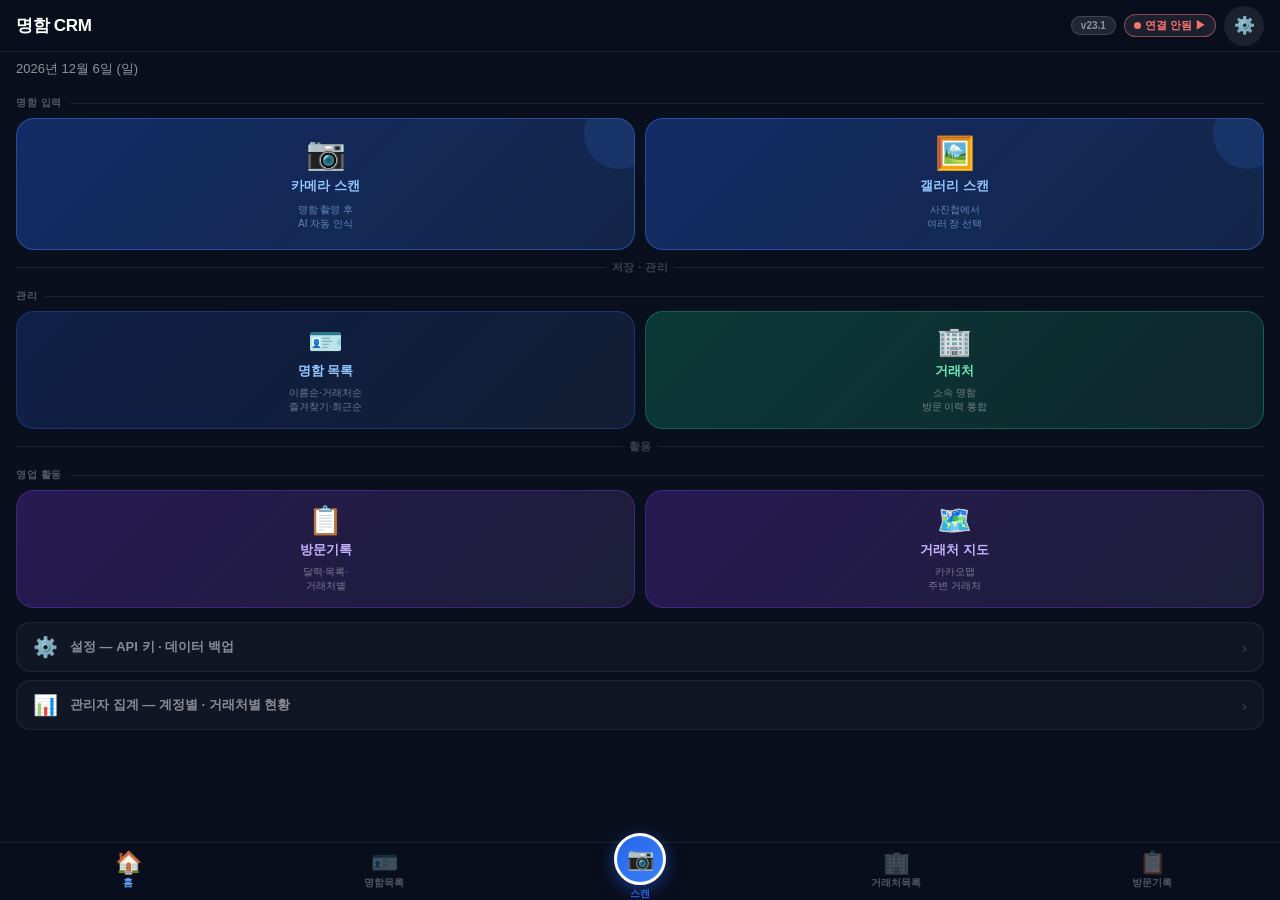
==== commit b8e12a29: "v23.1 - 뒤로가기 시 closeAllOverlays로 모달 잔류 버그 수정" ====
--- a/index.html
+++ b/index.html
@@ -108,7 +108,7 @@
   <!-- 헤더 -->
   <div class="hw-hdr">
     <span class="hw-hdr-t">명함 CRM</span>
-    <span class="hw-ver" style="font-size:10px;font-weight:700;background:rgba(255,255,255,.1);border:1px solid rgba(255,255,255,.15);padding:3px 9px;border-radius:20px;color:rgba(255,255,255,.5);">v23.0</span>
+    <span class="hw-ver" style="font-size:10px;font-weight:700;background:rgba(255,255,255,.1);border:1px solid rgba(255,255,255,.15);padding:3px 9px;border-radius:20px;color:rgba(255,255,255,.5);">v23.1</span>
     <div id="drive-badge" onclick="_driveDotTap()" style="cursor:pointer;display:flex;align-items:center;gap:4px;padding:3px 9px;border-radius:20px;font-size:11px;font-weight:700;background:rgba(255,255,255,.08);border:1px solid rgba(255,255,255,.15);color:rgba(255,255,255,.5);">
       <span id="drive-badge-dot" style="width:7px;height:7px;border-radius:50%;background:#64748b;flex-shrink:0;"></span>
       <span id="drive-badge-txt">Drive</span>
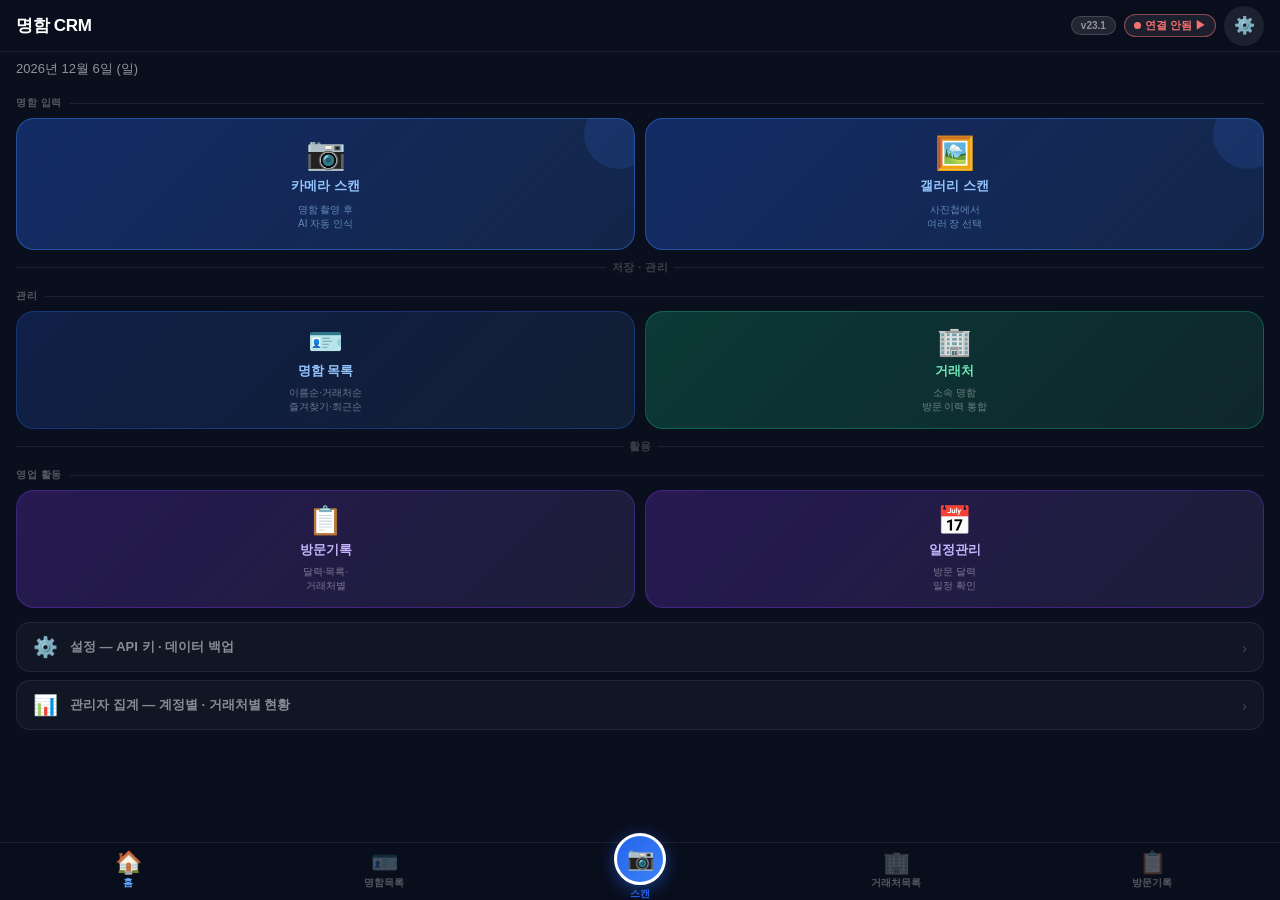
==== commit 0e32e487: "히스토리 압축 — CRM v24.1" ====
--- a/index.html
+++ b/index.html
@@ -175,10 +175,10 @@
           <div class="hw-tile-t">방문기록</div>
           <div class="hw-tile-s">달력·목록·<br>거래처별</div>
         </div>
-        <div class="hw-node hw-tile hw-tile-pur" onclick="location.href='map.html'">
-          <div class="hw-tile-ic">🗺️</div>
-          <div class="hw-tile-t">거래처 지도</div>
-          <div class="hw-tile-s">카카오맵<br>주변 거래처</div>
+        <div class="hw-node hw-tile hw-tile-pur" onclick="location.href='visits.html?cal=1'">
+          <div class="hw-tile-ic">📅</div>
+          <div class="hw-tile-t">일정관리</div>
+          <div class="hw-tile-s">방문 달력<br>일정 확인</div>
         </div>
       </div>
 
